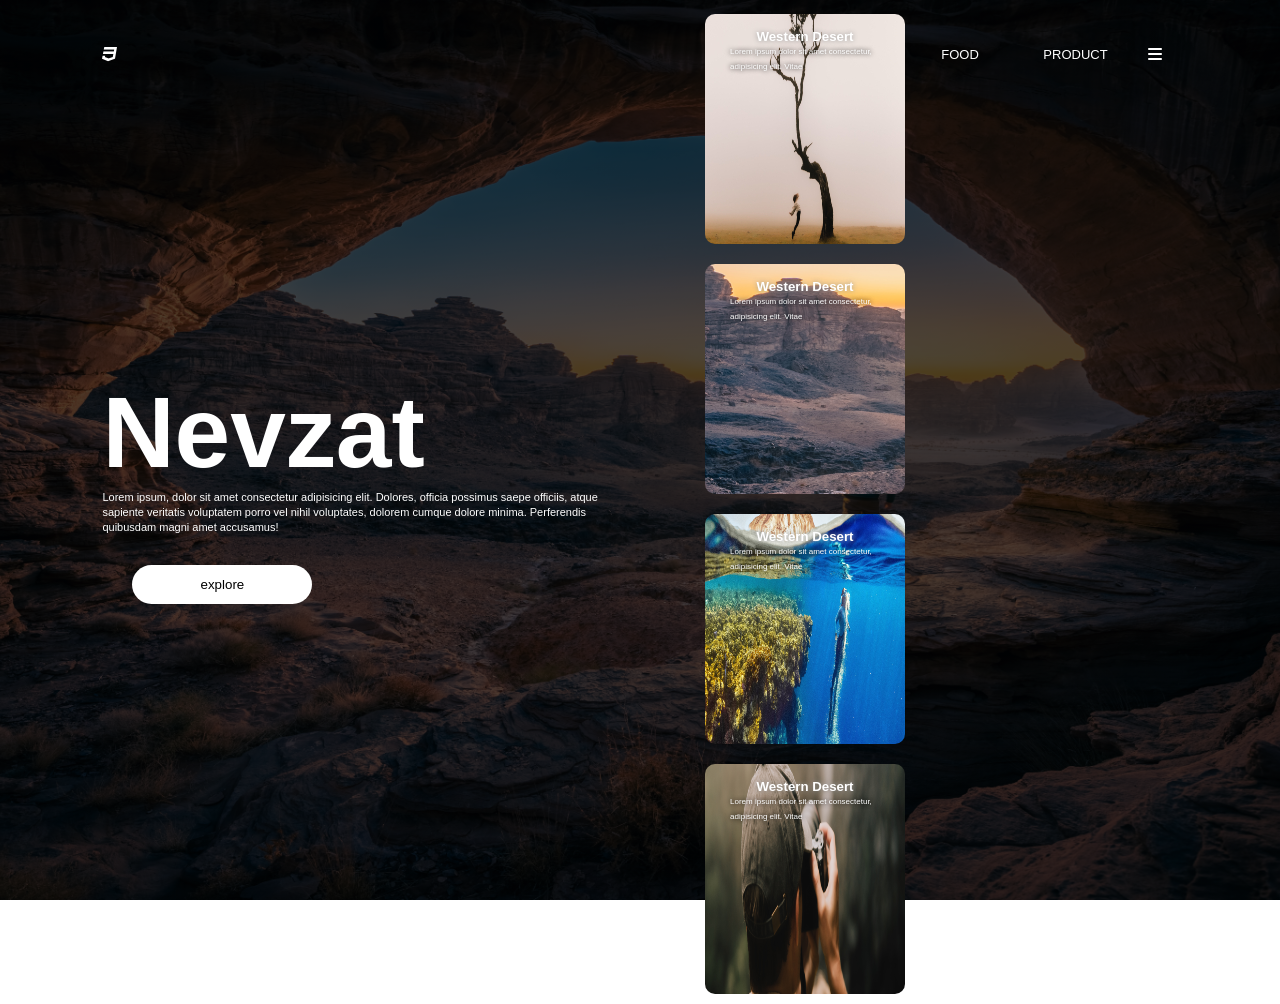
==== 04-)Travel/index.html @ 86493fb5 "update folder name" ====
<!DOCTYPE html>
<html lang="en">
<head>
    <meta charset="UTF-8">
    <meta name="viewport" content="width=device-width, initial-scale=1.0">
    <title>Document</title>
    <link rel="stylesheet" href="https://cdnjs.cloudflare.com/ajax/libs/font-awesome/6.4.2/css/all.min.css">
    <style>
        *{
            padding: 0;
            margin: 0;
            font-family: sans-serif;
            color: #fff;
            list-style: none;
            box-sizing: border-box;

        }
        .container{
            width: 100%;
            height: 100vh;
            background-image: linear-gradient(rgba(0,0,0,0.7),rgba(0,0,0,0.7)),url(./images/image2.png);
            background-repeat: no-repeat;
            background-size: cover;
            background-position: center;
            padding-right: 8%;
            padding-left: 8%;
        }
        .nav{
            height: 12%;
            display:flex;
            align-items: center;
        }
        #css{
            width: 50px;
            cursor: pointer;
        }
        #logo{
            width: 30px;
            cursor: pointer;
            margin-left: 40px;
        }
        nav{
            flex:1;
            text-align: right;
        }
        nav ul li{
            display: inline-block;
            margin-left: 60px;
        }
        ul li a{
            text-decoration: none;
            font-size: 13px;
            text-transform: uppercase;
        }
        .row{
            display: flex;
            height: 88%;
            align-items: center;
            
        }
        .col{
            flex-basis: 50%;    
            }
        h1{
            font-size: 100px;
        }
        p{
            font-size: 11px;
            line-height:15px ;
        }
        button{
            width:180px ;
            padding: 12px 0;
            background: #fff;
            border: 0;
            outline: none;
            border-radius:20px;
            margin: 30px;
            color: black;
        }
        .card{
            width: 200px;
            height: 230px;
            display: inline-block;
            border-radius: 10px;
            padding: 15px 25px;
            cursor: pointer;
            margin: 10px 65px;
            background-position: center;
            background-image: url(./images/resim1.jpg);
            transition:transform 0.5s;
    
        }
        .card2{
            background-image:url(./images/image2.png);
        }
        .card3{
            background-image:url(./images/resim3.png);
        }
        .card4{
            background-image: url(./images/resim4.png);
        }
        .card:hover{
            transform: translateY(-10px);
        }
        h5{
            color: #fff;
            text-shadow: 0 0 5px #999;
            text-align: center;
        }
        .card p{
            text-shadow: 0 0 5px #000;
            font-size: 8px;
        }
    </style>
</head>

<body>
    
    <div class="container">
        <div class="nav">
            <i class="fa-brands fa-css3" id="css"></i>
       <nav>
        <ul>
            <li><a href="">home</a></li>
            <li><a href="">about</a></li>
            <li><a href="">food</a></li>
            <li><a href="">product</a></li>
        </ul>
       </nav>
            <i class="fa-solid fa-bars" id="logo"></i>
        </div>
        <div class="row">
            <div class="col">
                <h1>Nevzat</h1>
                <p>Lorem ipsum, dolor sit amet consectetur adipisicing elit. Dolores, officia possimus saepe officiis, atque sapiente veritatis voluptatem porro vel nihil voluptates, dolorem cumque dolore minima. Perferendis quibusdam magni amet accusamus!</p>
                <button type="button">explore</button>
            </div>
            <div class="col">
                <div class="card card1">
                    <h5>Western Desert</h5>
                    <p>Lorem ipsum dolor sit amet consectetur, adipisicing elit. Vitae </p>
                </div>
                <div class="card card2">
                    <h5>Western Desert</h5>
                    <p>Lorem ipsum dolor sit amet consectetur, adipisicing elit. Vitae </p>
                </div>
                <div class="card card3">
                    <h5>Western Desert</h5>
                    <p>Lorem ipsum dolor sit amet consectetur, adipisicing elit. Vitae </p>
                </div>
                <div class="card card4">
                    <h5>Western Desert</h5>
                    <p>Lorem ipsum dolor sit amet consectetur, adipisicing elit. Vitae </p>
                </div>
            </div>
        </div>
    </div>
  
</body>
</html>
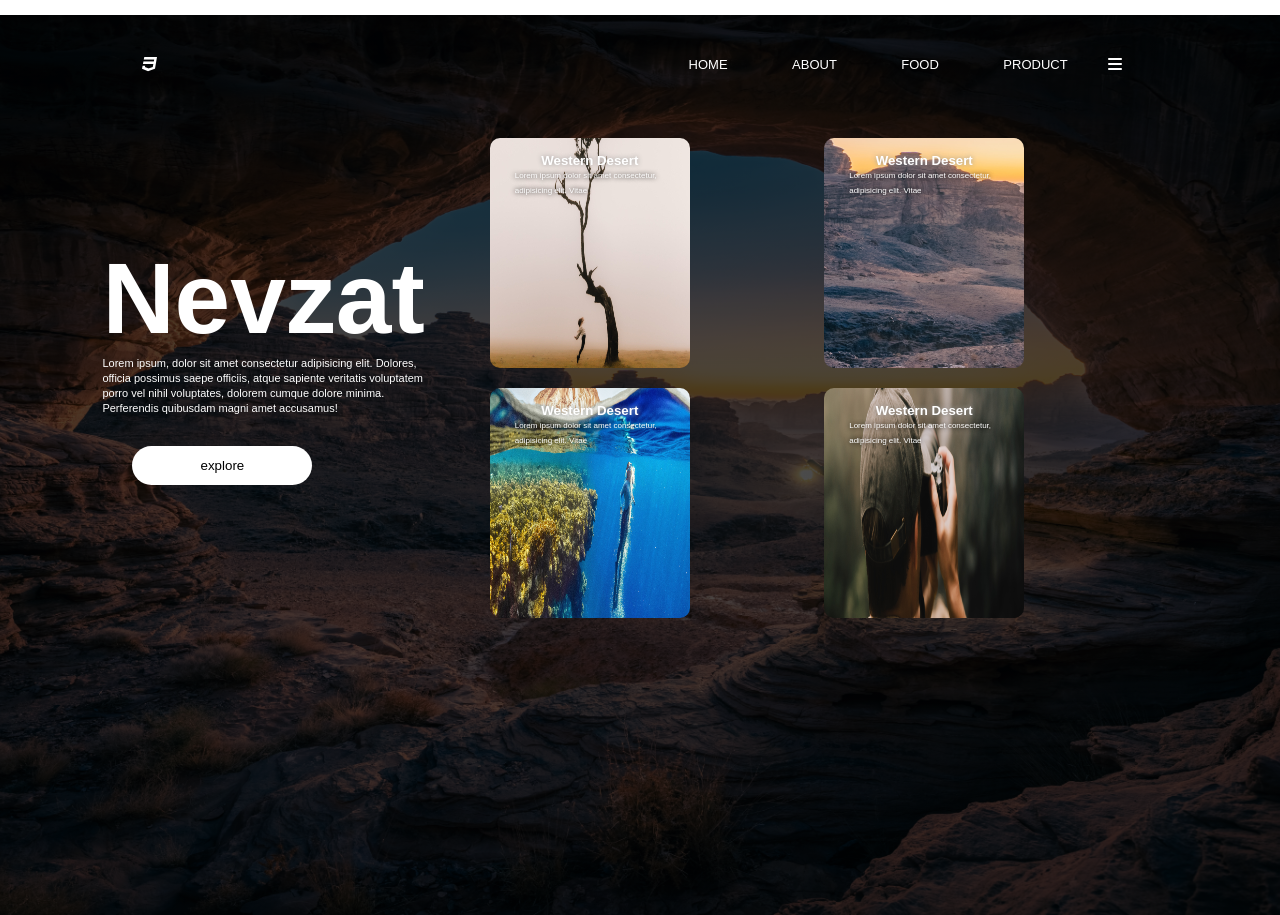
==== commit daf36794: "minor changes" ====
--- a/04-)Travel/index.html
+++ b/04-)Travel/index.html
@@ -16,19 +16,23 @@
 
         }
         .container{
-            width: 100%;
-            height: 100vh;
             background-image: linear-gradient(rgba(0,0,0,0.7),rgba(0,0,0,0.7)),url(./images/image2.png);
             background-repeat: no-repeat;
             background-size: cover;
             background-position: center;
+            min-height: 100vh;
+            width: 100%;
+            height: auto;
             padding-right: 8%;
             padding-left: 8%;
         }
         .nav{
             height: 12%;
             display:flex;
+            flex-direction: row;
             align-items: center;
+            margin: 15px 0;
+            padding: 40px;
         }
         #css{
             width: 50px;
@@ -54,13 +58,18 @@
         }
         .row{
             display: flex;
+            flex-direction: row;
             height: 88%;
             align-items: center;
             
         }
-        .col{
+        .col1{
             flex-basis: 50%;    
-            }
+        }
+        .col1{
+            height: auto;
+        }
+
         h1{
             font-size: 100px;
         }
@@ -112,6 +121,27 @@
             text-shadow: 0 0 5px #000;
             font-size: 8px;
         }
+        @media screen and (max-width:960px){
+            .nav ul{
+                display: flex;
+                flex-direction: column;
+                align-items:center;
+            }
+            .nav ul li{
+                margin: 6px 0;
+            }
+
+            .row{
+                flex-direction: column;
+            }
+        .col2{
+            text-align: center;
+        }
+        .card{
+            width: 150px;
+            height: 180px;
+        }
+        }
     </style>
 </head>
 
@@ -131,12 +161,12 @@
             <i class="fa-solid fa-bars" id="logo"></i>
         </div>
         <div class="row">
-            <div class="col">
+            <div class="col1">
                 <h1>Nevzat</h1>
                 <p>Lorem ipsum, dolor sit amet consectetur adipisicing elit. Dolores, officia possimus saepe officiis, atque sapiente veritatis voluptatem porro vel nihil voluptates, dolorem cumque dolore minima. Perferendis quibusdam magni amet accusamus!</p>
                 <button type="button">explore</button>
             </div>
-            <div class="col">
+            <div class="col2">
                 <div class="card card1">
                     <h5>Western Desert</h5>
                     <p>Lorem ipsum dolor sit amet consectetur, adipisicing elit. Vitae </p>
